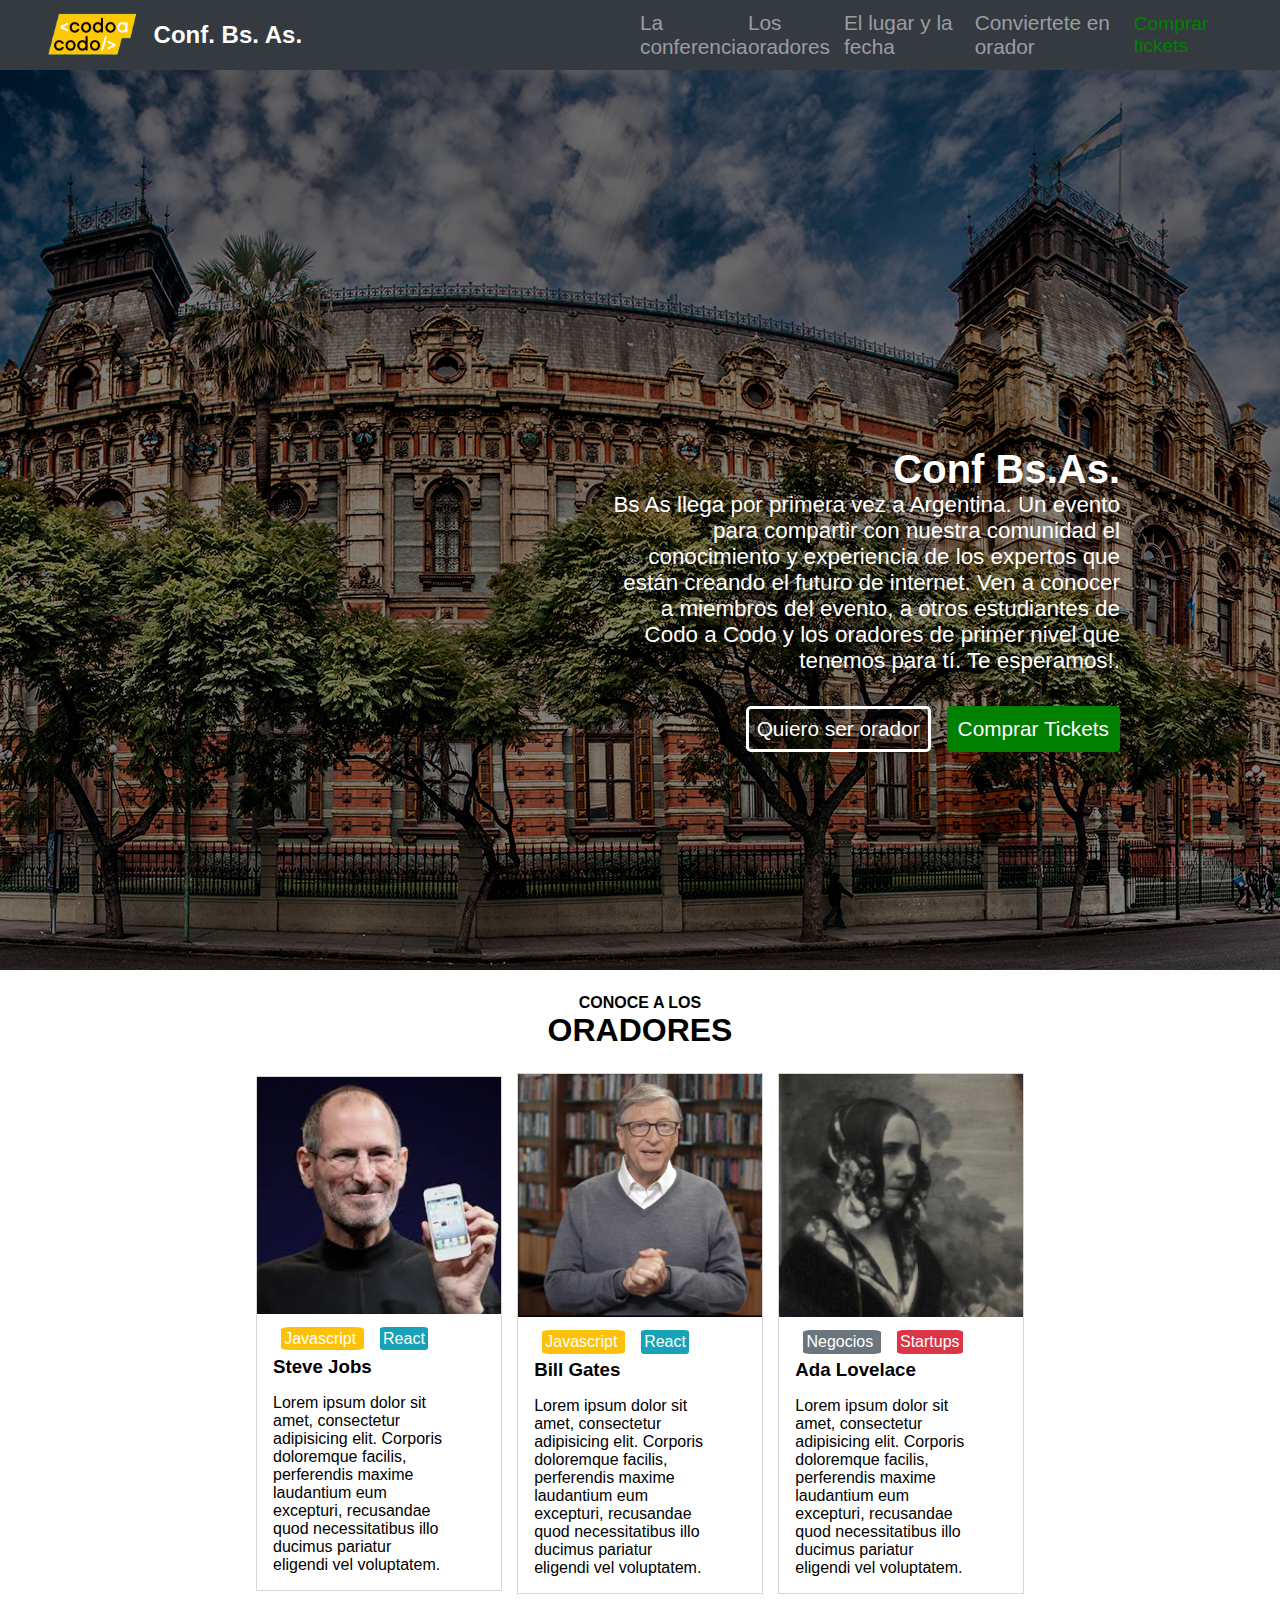
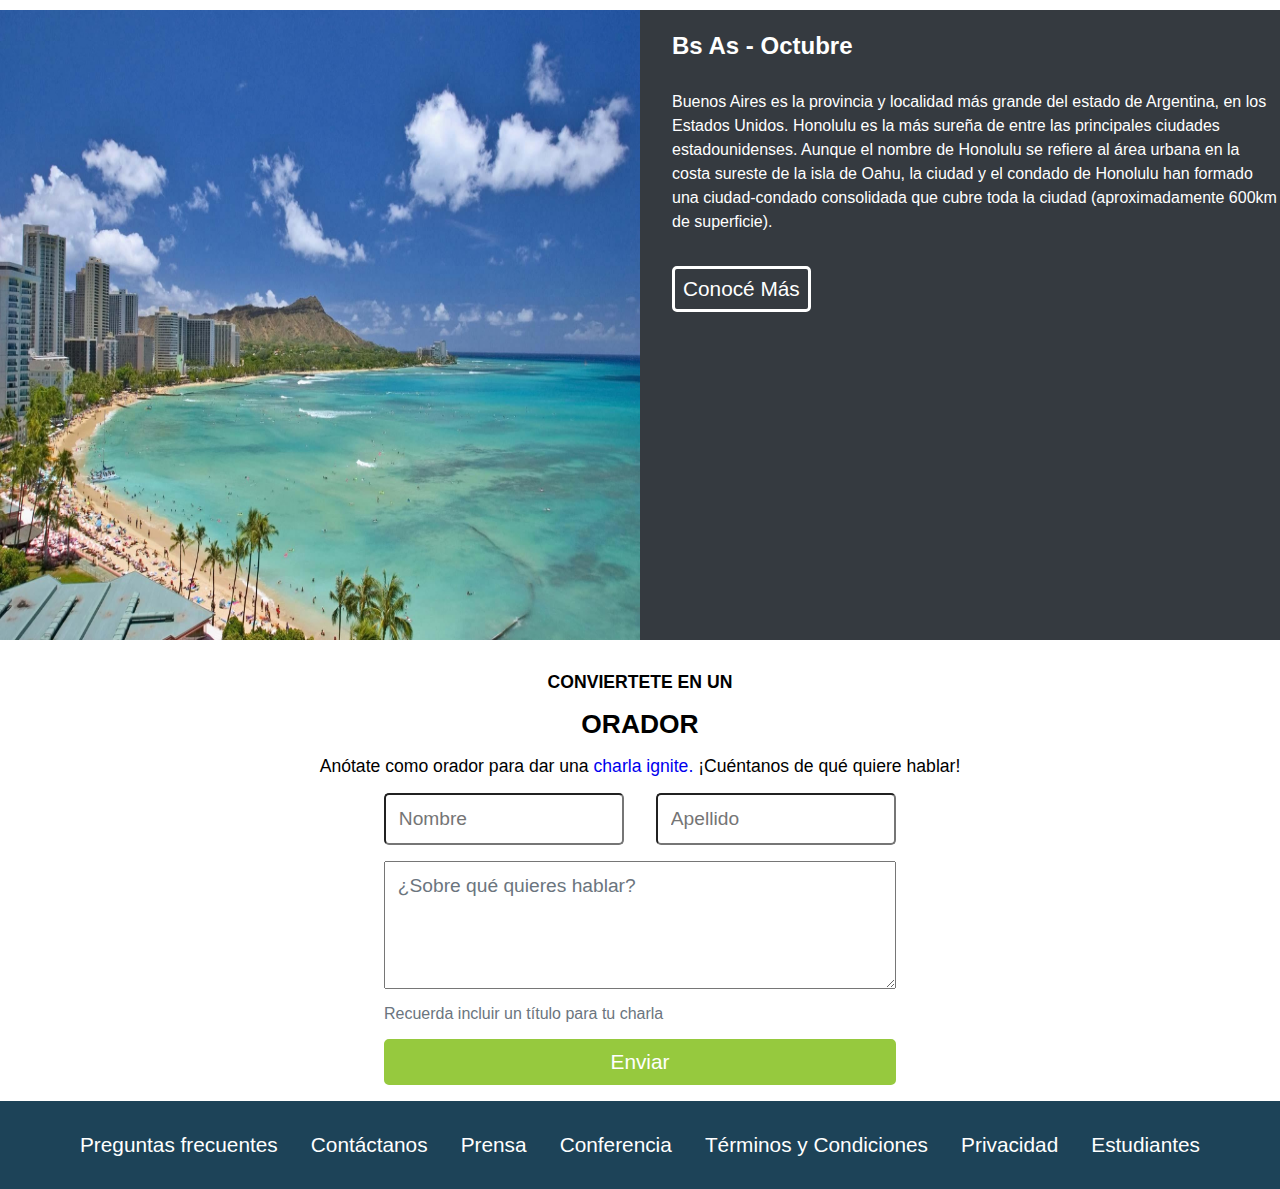
==== index.html @ 65d98cb8 "Primera versión del proyecto integrador" ====
<!DOCTYPE html>
<html lang="es">
    <head>
        <meta charset="UTF-8">
        <meta http-equiv="X-UA-Compatible" content="IE=edge">
        <meta name="viewport" content="width=device-width, initial-scale=1.0">
        <title>Pagina Bs. As.</title>
        <link rel="shortcut icon" href="/Assets/imagenes/favicon.ico">
        <link rel="stylesheet" href="./CSS/estilo.css">
    </head>
    
<body>
    <header class="cabecera">
            <div class="cajaLogo">
                <img class="img__logo" src="./Assets/imagenes/codoacodo.png" alt="Codo A Codo">
                <h2>Conf. Bs. As.</h2>
            </div>
    
            
                <nav class="cajaNav">
                    <a href="#Primaria" class="navtext">La conferencia</a> 
                    <a href="#" class="navtext">Los oradores</a> 
                    <a href="#" class="navtext">El lugar y la fecha</a>
                    <a href="#" class="navtext">Conviertete en orador</a> 
                    <a href="#" class="comprar">Comprar tickets</a> 
                </nav>
    </header>

    <main>
            
            <section class="SeccionPrimaria" id="Primaria">
                <div class="contenidoPrimario">
                    <h1>Conf Bs.As.</h1>
                    <p>Bs As llega por primera vez a Argentina. Un evento para compartir con nuestra comunidad el conocimiento y experiencia de los expertos que están creando el futuro de internet. Ven a conocer a miembros del evento, a otros estudiantes de Codo a Codo y los oradores de primer nivel que tenemos para tí. Te esperamos!.</p>
                    <div class="botones">    
                    <a href="./pages/contacto.html" class="boton1">Quiero ser orador</a>
                    <a href="./pages/comprartickets.html" class="boton2">Comprar Tickets</a>
                </div>
                </div>
                
                </section>
    </main>

    <section class="sectionTarjetas">
        <div class="tituloTarjetas">
            <h4>CONOCE A LOS</h4>
            <h2>ORADORES</h2>
        </div>

        <div class="padreTarjetas">
            
            <div class="tarjetas__flex">
                    <img class="tarjetaImagen" src="/Assets/imagenes/steve.jpg" loading: "lazy" width="300">
                    
                    <div class="tarjetaContenido">
                        <label class="e-js"> Javascript </label> <label class="e-react"> React </label>
                        <h3>Steve Jobs</h3>
                        <div class="tarjetaParrafo">
                            <p>Lorem ipsum dolor sit amet, consectetur adipisicing elit. Corporis doloremque facilis, perferendis maxime laudantium eum excepturi, recusandae quod necessitatibus illo ducimus pariatur eligendi vel voluptatem.</p>
                        </div>
                </div> 
            </div>  

            <div class="tarjetas__flex">
                    <img class="tarjetaImagen" src="/Assets/imagenes/bill.jpg" loading: "lazy" width="300">
                        
                    <div class="tarjetaContenido">
                        <label class="e-js"> Javascript </label> <label class="e-react"> React </label>
                        <h3>Bill Gates</h3>
                        <div class="tarjetaParrafo">
                            <p>Lorem ipsum dolor sit amet, consectetur adipisicing elit. Corporis doloremque facilis, perferendis maxime laudantium eum excepturi, recusandae quod necessitatibus illo ducimus pariatur eligendi vel voluptatem.</p>
                        </div>
                    </div>    
                </div>

            <div class="tarjetas__flex">
                
                    <img class="tarjetaImagen" src="/Assets/imagenes/ada.jpeg" loading: "lazy" width="300">
                        
                    <div class="tarjetaContenido">
                        <label class="e-negocios"> Negocios </label> <label class="e-start" > Startups </label>
                        <h3>Ada Lovelace</h3>
                        <div class="tarjetaParrafo">
                            <p>Lorem ipsum dolor sit amet, consectetur adipisicing elit. Corporis doloremque facilis, perferendis maxime laudantium eum excepturi, recusandae quod necessitatibus illo ducimus pariatur eligendi vel voluptatem.</p>
                        </div>
                    </div>    
            </div>
        </div>
    </section>

    <section class="seccionDos">
        <div class="fotoDos">
            <img src="/Assets/imagenes/honolulu.jpg" alt="Buenos Aires">
        </div>

        <div class="textoDos">
            <h2>Bs As - Octubre</h2>
            <p>Buenos Aires es la provincia y localidad más grande del estado de Argentina, en los Estados Unidos. Honolulu es la más sureña de entre las principales ciudades estadounidenses. Aunque el nombre de Honolulu se refiere al área urbana en la costa sureste de la isla de Oahu, la ciudad y el condado de Honolulu han formado una ciudad-condado consolidada que cubre toda la ciudad (aproximadamente 600km de superficie).</p>
            <a href="#" class="boton3">Conocé Más</a>

        </div>

    </section>

    <section class="seccionFormulario">
        <h4>CONVIERTETE EN UN</h4>
        <h2>ORADOR</h2>
        <p>Anótate como orador para dar una <a href="#" id="ignite">charla ignite.</a>  ¡Cuéntanos de qué quiere hablar!</p>
            <form class="formPrin">
                <div class="nyap">
                    <input type="text" placeholder="Nombre" class="input-text">
                    <input type="text" placeholder="Apellido" class="input-text">
                </div>
                <textarea name="" id="" cols="30" rows="10" class="campTextarea">¿Sobre qué quieres hablar?</textarea>
                <p id="etiquetaFinal">Recuerda incluir un título para tu charla </p>
                <a href="#" class="boton4">Enviar</a>
            </form>


    </section>
    <footer class="pie">
        <a href="#" class="pietext">Preguntas frecuentes</a>
        <a href="#" class="pietext">Contáctanos</a>
        <a href="#" class="pietext">Prensa</a>
        <a href="#" class="pietext">Conferencia</a>
        <a href="#" class="pietext">Términos y Condiciones</a>
        <a href="#" class="pietext">Privacidad</a>
        <a href="#" class="pietext">Estudiantes</a>
    </footer>


</body>
</html>
---- CSS/estilo.css ----
*{
    padding: 0;
    margin: 0;
    box-sizing: border-box;
    font-family: 'Trebuchet MS', 'Lucida Sans Unicode', 'Lucida Grande', 'Lucida Sans', Arial, sans-serif;
}

h1{
    font-size: 2.5rem;
    color: white;
}


/* Cabecera */
.cabecera{
    display: flex;
    position: sticky;
    top: 0px;
    z-index: 100;
    background-color:#353a40;
    align-content: center;
    justify-content:space-around;
}


.cajaLogo{
    display: flex;
    align-items: center;
    width: 50%;
    padding-left: 2rem;
    
}    

.img__logo{
    width: 20%;
}

.cajaLogo h2{
    color: white;
    font-size: 1.5rem;
}

.cajaNav{
    display: flex;
    padding-right: 2.5rem;
    width:50%;
    align-items: center;
    justify-content:space-between;
}

.navtext{ 
    color:#9a9da2;
    text-decoration: none;
    font-size: 1.3rem;
}

.comprar{
    color:green;
    text-decoration: none;
    font-size: 1.2rem;
}

.cajaNav a:hover{
    color: white;
}


.cajaNav a:active{
    color: white;
}

.comprar:hover{
    color: white;
    background-color: green;
    text-decoration: none;
    font-size: 1.2rem;
}


/* Principal */

.SeccionPrimaria{
    background-image: linear-gradient(to right,rgb(0 0 0 /.5),rgb(0 0 0 /.5)), url("/Assets/imagenes/ba1.jpg");
    height:100vh;
    width: 100%;
    display: flex;
    justify-content:flex-end;
    align-items:center;
}

.contenidoPrimario{
    width: 40%;
    text-align: right;
    color:white;
    display: flex;
    flex-direction: column;
    margin-top: 10rem;
    margin-right: 10rem;
}

.contenidoPrimario p{
    font-size: 1.4rem;
    color: white;
    text-align: right;
    margin-bottom: 2rem;
}

.botones{
    display: flex;
    justify-content: end;
}

.boton1{
    color: white;
    text-decoration: none;
    font-size: 1.3rem;
    border: white solid 3px;
    padding: 0.5rem;
    border-radius: 5px;
    margin-right: 1rem;
}

.boton1:hover{
    background-color: green;
}

.boton2{
    color: white;
    text-decoration: none;
    font-size: 1.3rem;
    background-color: green;
    border: green solid 3px;
    padding: 0.5rem;
    border-radius: 5px;
}

.boton2:hover{
    background-color: #ffffff;
    color: green;
}


/* Tarjetas */

.sectionTarjetas{
    display:flex;
    flex-direction: column;
    align-items: center;
    margin-bottom: 1rem;
}

.tituloTarjetas{
    margin-top: 1.5rem;
    margin-bottom: 1.5rem;
    display: flex;
    align-items: center;
    flex-direction: column;
}

.tituloTarjetas h2{
    font-size: 2rem;
}

.padreTarjetas{
    width:60%;
    display: flex;
    justify-content: space-around;
    align-items: center;
    column-gap: 2%;
}

.tarjetas__flex{
    width: 60%;
    display:flex;   
    justify-content:center;
    border: 0.5px #d6d6d6 solid;
    align-items: center;
    flex-direction: column;
    padding: 0;
}

.tarjetas__flex h3{
    margin-top: .5rem;
}


.tarjetaImagen{
    width: 100%;
}

.tarjetaContenido{
    padding:1rem;
    row-gap: 1rem;
}

.tarjetaParrafo{
    width:80%;
    padding-top: 1rem;
}

.e-react{
    color: white;
    background-color: #17a2b7;
    padding: 0.2rem;
    border-radius: 10%;
    margin: 0.5rem;
}
.e-js{
    color: white;
    background-color: #fdc109;
    padding: 0.2rem;
    border-radius: 10%;
    margin: 0.5rem;
}

.e-negocios{
    color: white;
    background-color: #6b757e;
    padding: 0.2rem;
    border-radius: 10%;
    margin: 0.5rem;
}

.e-start{
    color: white;
    background-color: #dc3546;
    padding: 0.2rem;
    border-radius: 10%;
    margin: 0.5rem;
}

/*seccion Dos*/

.seccionDos{
    display: flex;
    height: 70vh;
    background-color: #353a40;
}

.fotoDos{
    display: flex;
    width: 50%;
    /* height: 100%; */
}

.fotoDos img{
    width: 100%;
}

.textoDos{
    height: 100%;
    width: 50%;
    display: flex;
    margin-top: 1.5rem;
    color: white;
    flex-direction: column;
    align-items: flex-start;
    padding-left: 2rem;
    font-size: 1rem;
    row-gap: 2rem;
    line-height: 1.5rem;
}

.boton3{
    color: white;
    text-decoration: none;
    font-size: 1.3rem;
    border: white solid 3px;
    padding: 0.5rem;
    border-radius: 5px;
}

/*formulario*/

.seccionFormulario{
    display: flex;
    flex-direction: column;
    align-items: center;
    margin-bottom: 1rem;
    padding-top: 2rem;
    row-gap: 1rem;
    font-size: 1.1rem;
}

.seccionFormulario :link{
    text-decoration:dotted;
}

.formPrin{
    display: flex;
    flex-direction: column;
    width: 40%;
    row-gap: 1rem;
}

.nyap{
    display: flex;
    justify-content: space-between;
    column-gap: 2rem;
}

.input-text{
    width: 50%;
    padding: 0.8rem;
    border-radius: 5px;
    font-size: 1.2rem;
}

.campTextarea{
    height: 8rem;
    font-size: 1.2rem;
    color:#6b757e;
    padding: 0.8rem;
}

#etiquetaFinal{
    color: #6b757e;
    font-size: 1rem;
}

.boton4{
    color: white;
    text-decoration: none;
    font-size: 1.3rem;
    background-color:#96c93e ;
    border: #96c93e solid 3px;
    padding: 0.5rem;
    border-radius: 5px;
    text-align: center;
}

/* footer */

.pie{
    background-color: #1d4358;
    display: flex;
    padding: 2rem 5rem;
    width:100%;
    align-items: center;
    justify-content:space-between;
}

.pietext{ 
    color:white;
    text-decoration: none;
    font-size: 1.3rem;
}

.pietext:hover{
    color: green;
}


/* celular */
@media screen and (max-width:768px){
    .cabecera{
        position:absolute;
        flex-direction: column;
        width: 100%;
        }


.cajaLogo{
    width: 100%;
    padding: 1rem;
    justify-content: center;  
    margin-bottom: 0.5rem;  
}    

.cajaNav{
    width:100%;
    flex-direction: column;
    padding-right: initial;
    margin-bottom: 1rem;
}


.navtext{ 
    font-size: 1.2rem;
}

.comprar{
    font-size: 1.2rem;
}


.SeccionPrimaria{
    width: 100%;
    display: flex;
    justify-content:flex-start;
    align-items: center;
}

.contenidoPrimario{
    width: 75%;
    flex-direction: column;
    margin-top: 0.5rem;
    margin-right: 0.5rem;
}

.contenidoPrimario p{
    font-size: 0.9rem;
    margin-bottom: 1rem;
}

.botones{
    column-gap: 1rem;
}

.boton1{
    font-size: 1rem;
    padding: 0.5rem;
    border: solid 1px;
}

.boton2{
    font-size: 1rem;
    border: solid 1px;
    padding: 0.5rem;
}


.padreTarjetas{
    width:90%;    
    flex-direction: column;
    row-gap: 1rem;
}

.tarjetas__flex{
    width: 80%;
    row-gap: 1rem;
}


.seccionDos{
    flex-direction: column;
    height: 90vh;
}


.fotoDos{
    display: flex;
    width: 100%;
    
}


.textoDos{
    width: 100%;
    align-items: flex-start;
    padding-right: 1rem;
    font-size: 1rem;
    row-gap: 1rem;
    line-height: 1.2rem;
}


.boton3{
    font-size: 1rem;
    border: white solid 1px;
}

.seccionFormulario{
    padding-left: 1rem;
    font-size: 1rem;
}

.formPrin{
    width: 80%;
}

.nyap{
    flex-direction: column;
    row-gap: 0.6rem;
}

.input-text{
    width: 100%;
    padding: 0.5rem;
    font-size: 1rem;
}

.campTextarea{
    font-size: 1rem;
}

.pie{
    flex-direction: column;
    padding: 1rem;
}

.pietext{ 
    color:white;
    text-decoration: none;
    font-size: 1rem;
}

}
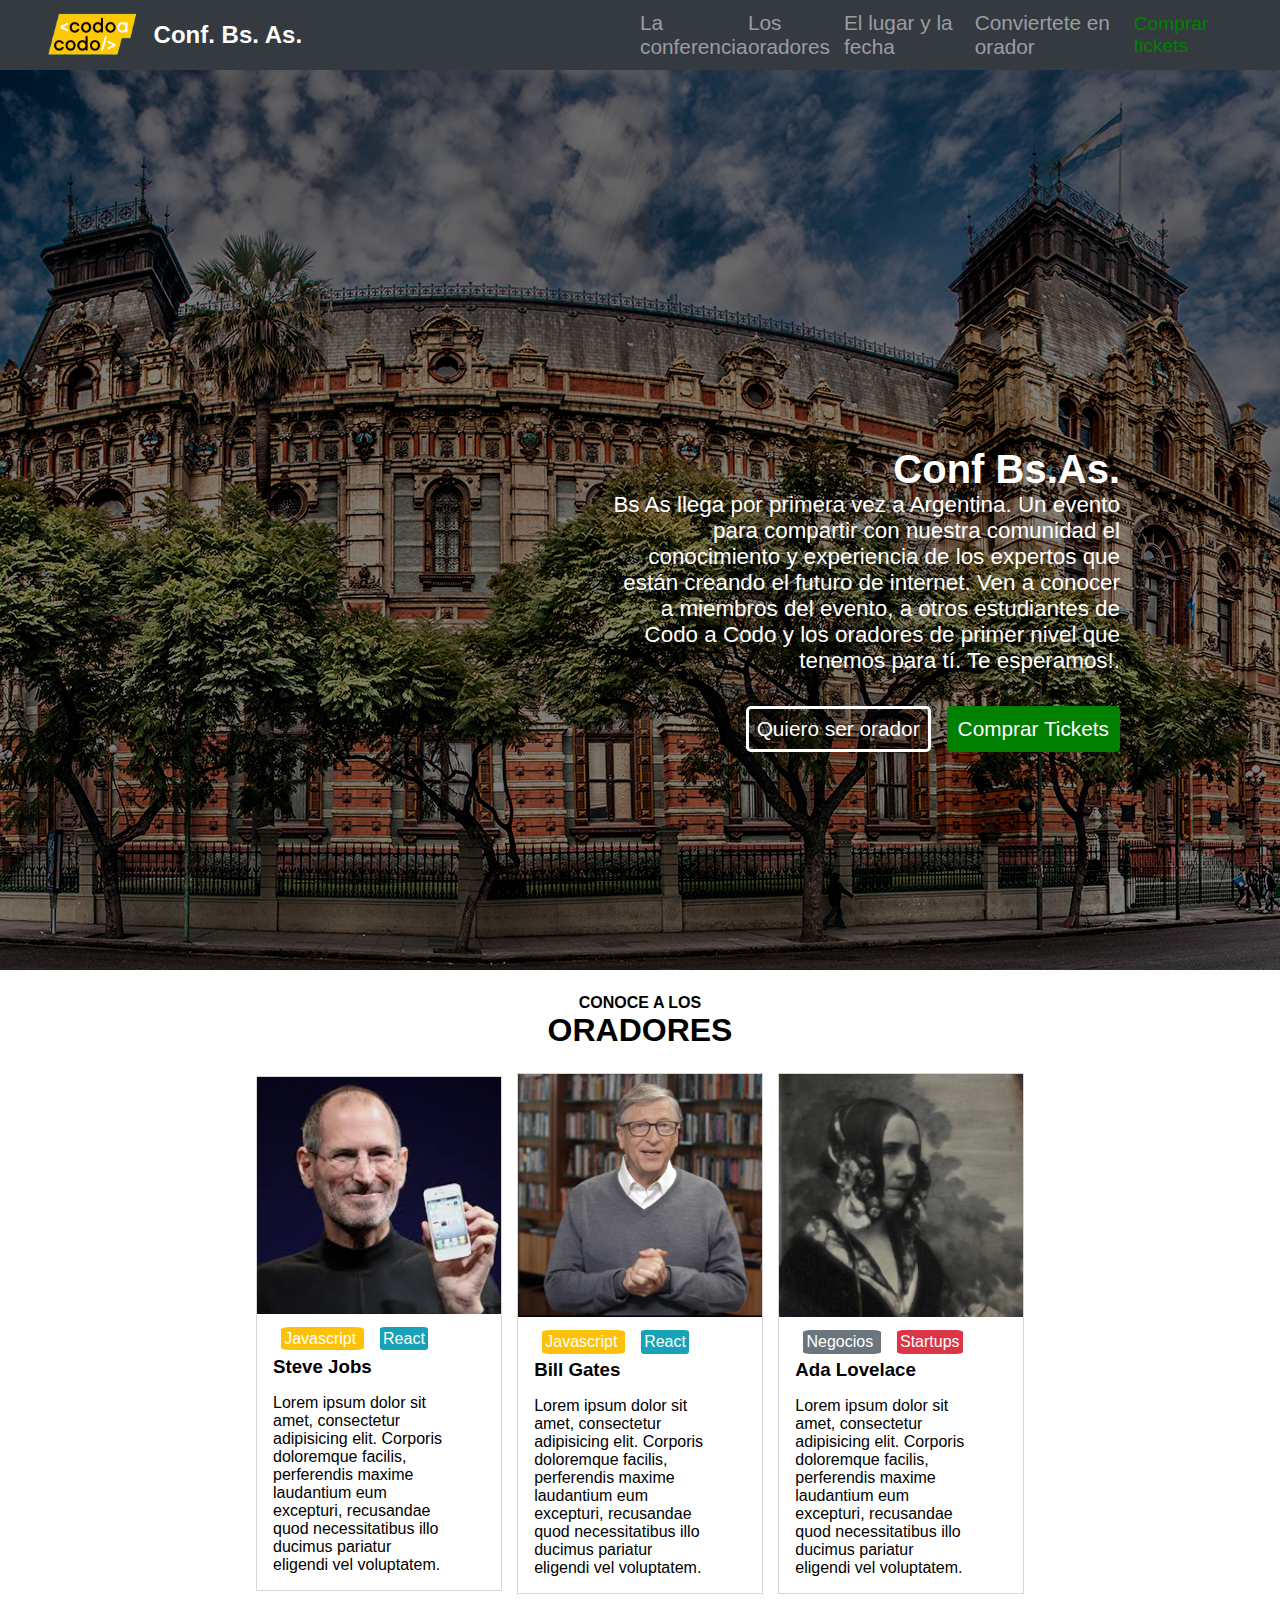
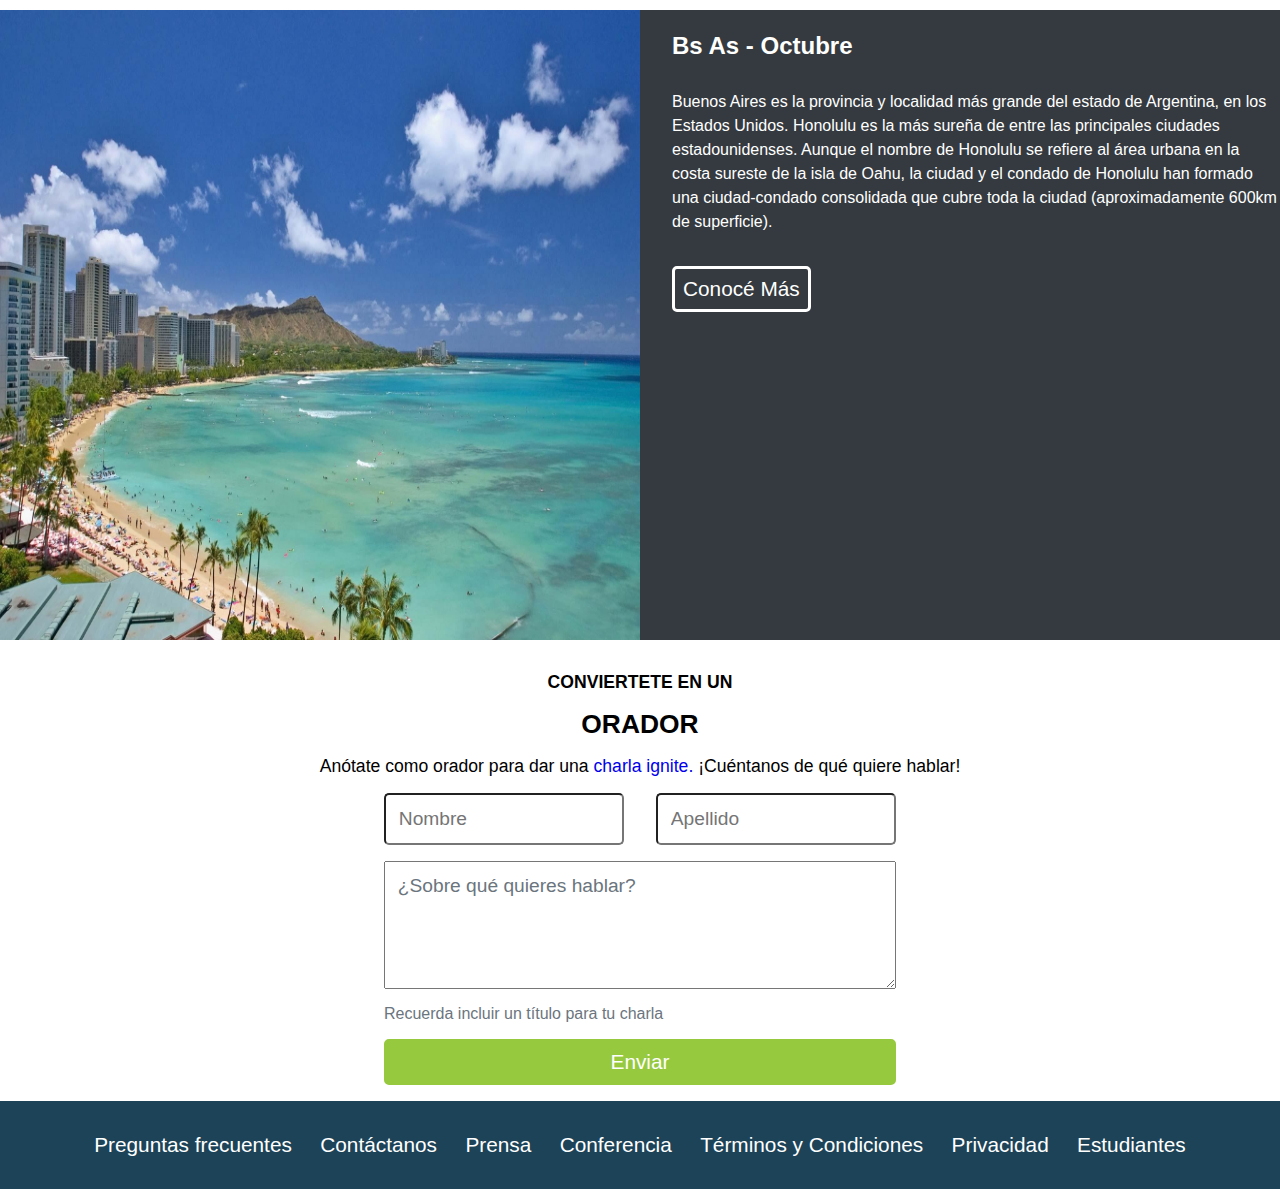
==== commit 54d8f95e: "Versión con JS funcionando y con bootstrap.  Falta optimizar" ====
--- a/index.html
+++ b/index.html
@@ -5,8 +5,8 @@
         <meta http-equiv="X-UA-Compatible" content="IE=edge">
         <meta name="viewport" content="width=device-width, initial-scale=1.0">
         <title>Pagina Bs. As.</title>
-        <link rel="shortcut icon" href="/Assets/imagenes/favicon.ico">
-        <link rel="stylesheet" href="./CSS/estilo.css">
+        <link rel="shortcut icon" href="../Assets/imagenes/favicon.ico">
+        <link rel="stylesheet" href="../CSS/estilo.css"
     </head>
     
 <body>
@@ -18,11 +18,11 @@
     
             
                 <nav class="cajaNav">
-                    <a href="#Primaria" class="navtext">La conferencia</a> 
-                    <a href="#" class="navtext">Los oradores</a> 
-                    <a href="#" class="navtext">El lugar y la fecha</a>
-                    <a href="#" class="navtext">Conviertete en orador</a> 
-                    <a href="#" class="comprar">Comprar tickets</a> 
+                    <a href="..#Primaria" class="navtext">La conferencia</a> 
+                    <a href="..#losoradores" class="navtext">Los oradores</a> 
+                    <a href="..#ellugar" class="navtext">El lugar y la fecha</a>
+                    <a href="..#orador" class="navtext">Conviertete en orador</a> 
+                    <a href="../paginas/tickets.html" class="comprar">Comprar tickets</a> 
                 </nav>
     </header>
 
@@ -33,15 +33,15 @@
                     <h1>Conf Bs.As.</h1>
                     <p>Bs As llega por primera vez a Argentina. Un evento para compartir con nuestra comunidad el conocimiento y experiencia de los expertos que están creando el futuro de internet. Ven a conocer a miembros del evento, a otros estudiantes de Codo a Codo y los oradores de primer nivel que tenemos para tí. Te esperamos!.</p>
                     <div class="botones">    
-                    <a href="./pages/contacto.html" class="boton1">Quiero ser orador</a>
-                    <a href="./pages/comprartickets.html" class="boton2">Comprar Tickets</a>
+                    <a href="#orador" class="boton1">Quiero ser orador</a>
+                    <a href="./paginas/tickets.html" class="boton2">Comprar Tickets</a>
                 </div>
                 </div>
                 
                 </section>
     </main>
 
-    <section class="sectionTarjetas">
+    <section class="sectionTarjetas" id="losoradores">
         <div class="tituloTarjetas">
             <h4>CONOCE A LOS</h4>
             <h2>ORADORES</h2>
@@ -88,7 +88,7 @@
         </div>
     </section>
 
-    <section class="seccionDos">
+    <section class="seccionDos" id="ellugar">
         <div class="fotoDos">
             <img src="/Assets/imagenes/honolulu.jpg" alt="Buenos Aires">
         </div>
@@ -102,7 +102,7 @@
 
     </section>
 
-    <section class="seccionFormulario">
+    <section class="seccionFormulario" id="orador">
         <h4>CONVIERTETE EN UN</h4>
         <h2>ORADOR</h2>
         <p>Anótate como orador para dar una <a href="#" id="ignite">charla ignite.</a>  ¡Cuéntanos de qué quiere hablar!</p>
--- a/CSS/estilo.css
+++ b/CSS/estilo.css
@@ -72,10 +72,9 @@
 .comprar:hover{
     color: white;
     background-color: green;
-    text-decoration: none;
-    font-size: 1.2rem;
-}
-
+    border-radius: 10px;
+    padding: 10px;
+}
 
 /* Principal */
 
@@ -337,7 +336,7 @@
     padding: 2rem 5rem;
     width:100%;
     align-items: center;
-    justify-content:space-between;
+    justify-content:space-around;
 }
 
 .pietext{ 
@@ -349,12 +348,184 @@
 .pietext:hover{
     color: green;
 }
+
+
+/* ********************************** */
+/* ********VENTA TICKETS************* */
+/* ********************************** */
+.cajaticket{
+    display: flex;
+    flex-direction: column;
+    align-items: center;
+}
+
+
+.cajaTarjetas{
+    display: flex;
+    column-gap: 15px;
+    padding-top: 2rem;
+    /* height: 50vh; */
+    width: 55%;
+    justify-content: space-around;
+
+}
+
+.tarjetaCat{
+    width: 30%;
+    flex-direction: column;
+    justify-content: center;
+    align-items: center;
+    height: auto;
+    /* height: 25vh; */
+    border-radius: 3%;
+    /* background-color: #0d6efd; */
+}
+
+
+.cabeTar1{
+    padding: 5%;
+    text-align: center;
+    color: white;
+    width: 100%;
+    background-color: #0d6efd;
+}
+
+.fondoTar1{
+    background-color: #0d6efd;
+
+}
+
+#bordeCat1{
+    border: solid #0d6efd 3px;
+    border-radius: 3%;
+    
+}
+
+.cabeTar2{
+    background-color: #0dcaf0;
+    padding: 5%;
+    text-align: center;
+    color: white;
+}
+
+#bordeCat2{
+    border: solid #0dcaf0 3px;
+}
+
+.fondoTar2{
+    background-color: #0dcaf0;
+}
+
+.cabeTar3{
+    background-color: #ffc107;
+    padding: 5%;
+    text-align: center;
+    color: white;
+}
+
+#bordeCat3{
+    border: solid #ffc107 3px;
+}
+
+.fondoTar3{
+    background-color: #ffc107;
+}
+
+
+.contTarjeta{
+    display: flex;
+    flex-direction: column;
+    align-items: center;
+    padding: 5%;
+    align-content: space-evenly;
+    row-gap: 1.5rem;
+    background-color: white;
+}
+
+.contTarjeta h2{
+    font-size: 2rem;
+}
+
+#contTarjP2{
+    color: #6c757d;
+}
+.contTarjeta p{
+    font-size: 1rem;    
+}
+
+.cajaformularioTk{
+    display: flex;
+    flex-direction: column;
+    /* height: 50vh; */
+    width: 55%;
+}
+
+.seccionFormularioTk{
+    display: flex;
+    flex-direction: column;
+    align-items: center;
+    margin-bottom: 1rem;
+    padding-top: 2rem;
+    row-gap: 1rem;
+    font-size: 1.1rem;
+}
+
+
+
+.formTk{
+    display: flex;
+    flex-direction: column;
+    width: 100%;
+    row-gap: 1rem;
+}
+
+
+
+.cantcate{
+    display: flex;
+    column-gap: 1rem;
+}
+
+.cantForm{
+    width: 50%;
+}
+
+.cateForm{
+    width: 50%;
+}
+
+.boton5{
+    color: white;
+    text-decoration: none;
+    font-size: 1.3rem;
+    background-color:#96c93e ;
+    border: #96c93e solid 3px;
+    padding: 0.5rem;
+    border-radius: 5px;
+    text-align: center;
+    width: 50%;
+}
+
+.botones_form{
+    display: flex;
+    flex-direction: row;
+    gap: 1rem;
+
+}
+
+.totalPagar{
+    background-color: #cfe2ff;
+    padding: 1.2rem;
+    border-radius: 5px;
+    color: #084298;
+}
+
 
 
 /* celular */
 @media screen and (max-width:768px){
     .cabecera{
-        position:absolute;
+        position:relative;
         flex-direction: column;
         width: 100%;
         }
@@ -383,6 +554,9 @@
     font-size: 1.2rem;
 }
 
+.comprar:hover{
+    padding: 2px;
+}
 
 .SeccionPrimaria{
     width: 100%;
@@ -392,10 +566,13 @@
 }
 
 .contenidoPrimario{
-    width: 75%;
-    flex-direction: column;
-    margin-top: 0.5rem;
+    width: 80%;
+    flex-direction: column;
+    margin-top: 1rem;
     margin-right: 0.5rem;
+    margin-left: 1rem;
+    height: 20vh;
+
 }
 
 .contenidoPrimario p{
@@ -495,4 +672,66 @@
     font-size: 1rem;
 }
 
-}+/* -------------------------- */
+
+/* .cajaticket{
+    padding-top: 200px;
+} */
+
+
+.cajaTarjetas{
+    flex-direction: column;
+    row-gap: 10px;
+    width: 100%;
+    align-items: center;
+}
+
+.tarjetaCat{
+    width: 80%;
+}
+
+
+.cajaformularioTk{
+    display: flex;
+    flex-direction: column;
+    width: 55%;
+}
+
+.seccionFormularioTk{
+    display: flex;
+    flex-direction: column;
+    align-items: center;
+    margin-bottom: 1rem;
+    padding-top: 2rem;
+    row-gap: 1rem;
+    font-size: 1.1rem;
+}
+
+
+.cantcate{
+   flex-direction: column;
+}
+
+.cantForm{
+    width: 100%;
+}
+
+.cateForm{
+    width: 100%;
+}
+
+.boton5{
+    width: 100%;
+}
+
+.botones_form{
+    flex-direction: column;
+    gap: 1rem;
+}
+
+.tituloTarjetas h2{
+ font-size: 1.5rem;
+}
+
+}
+
